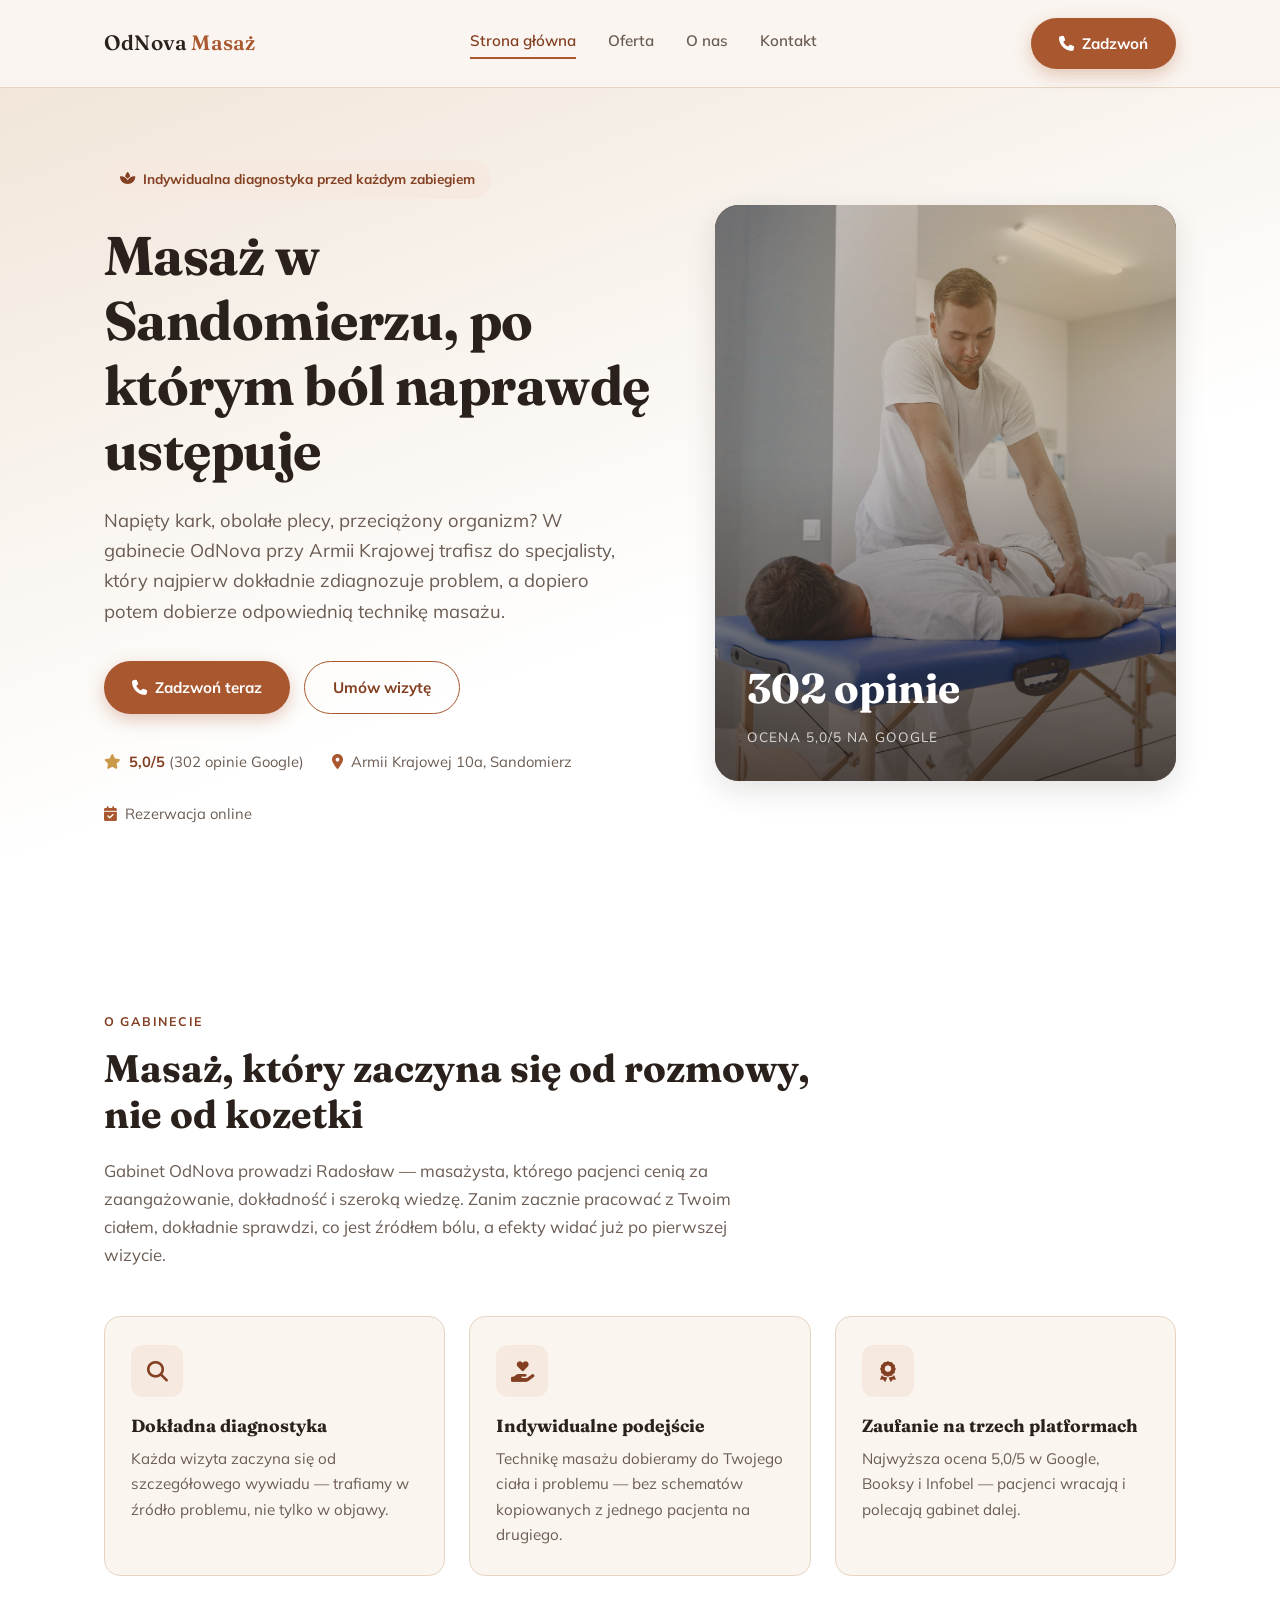
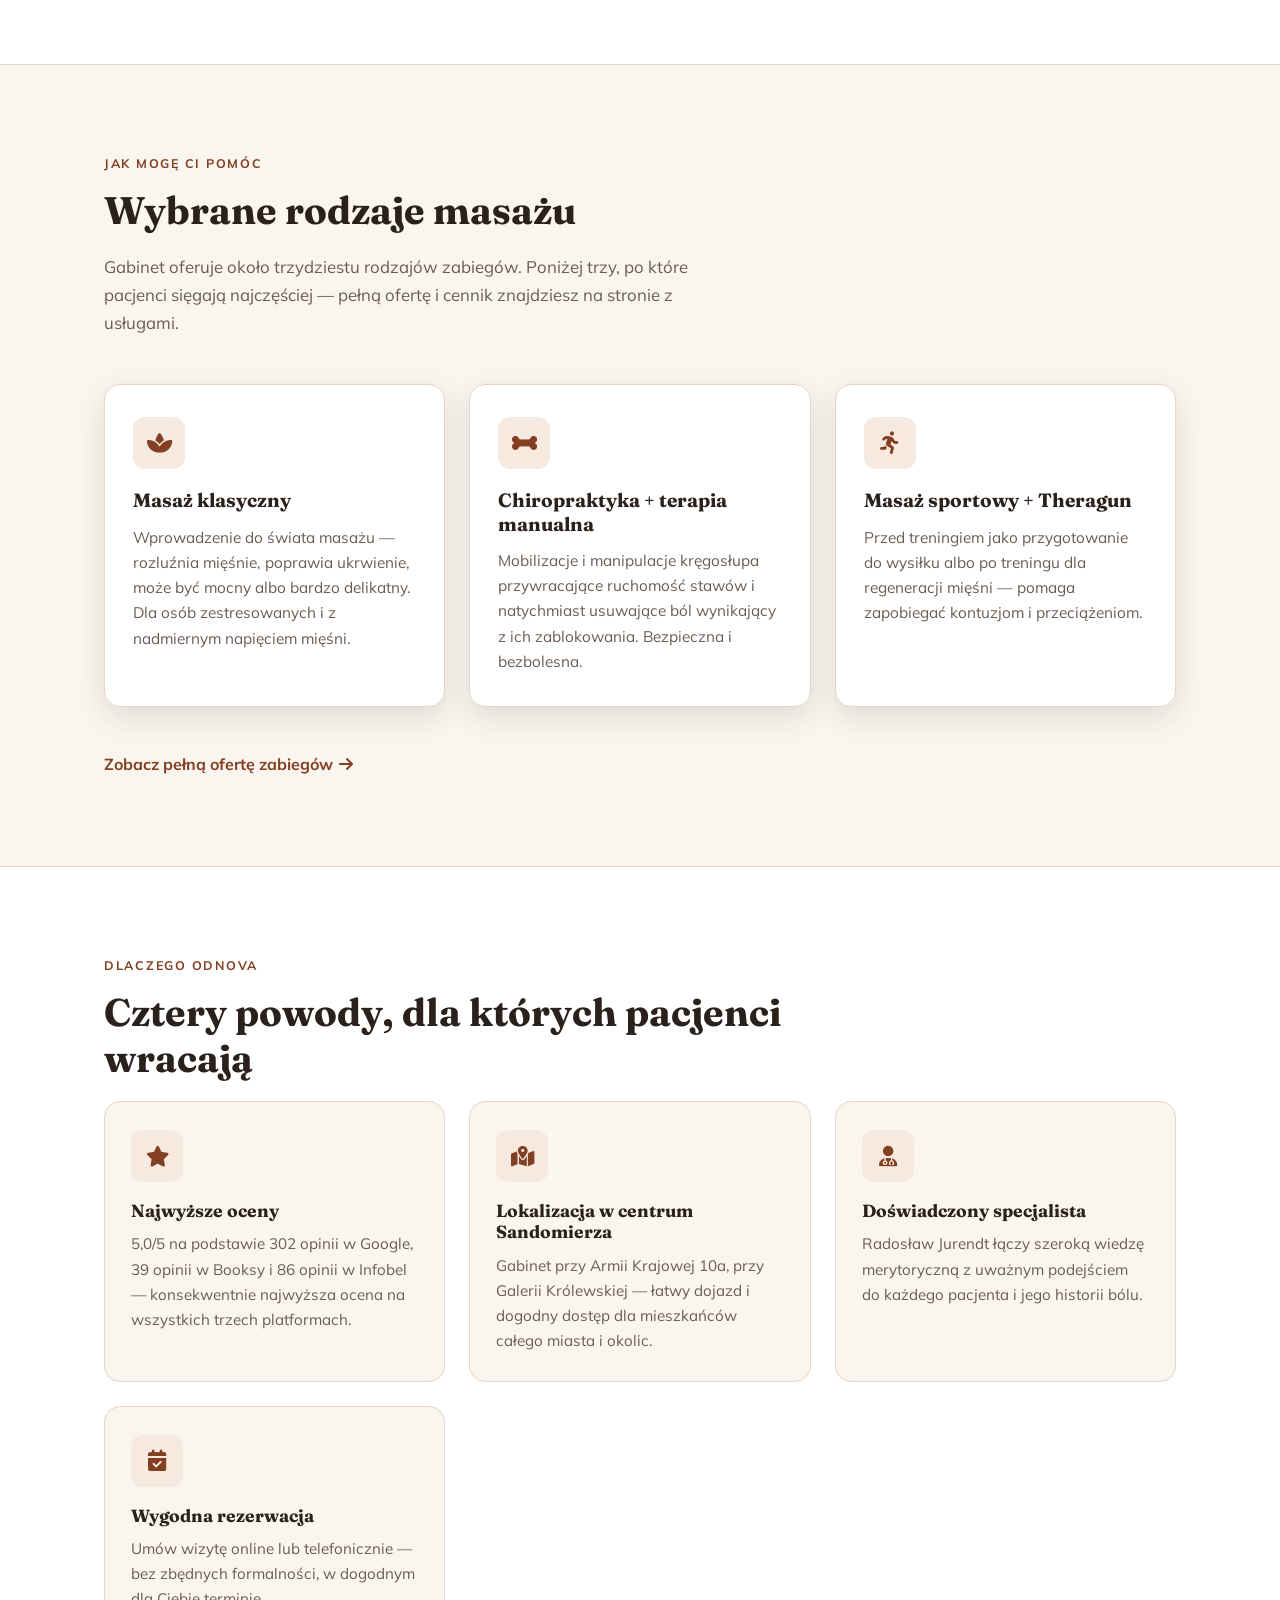
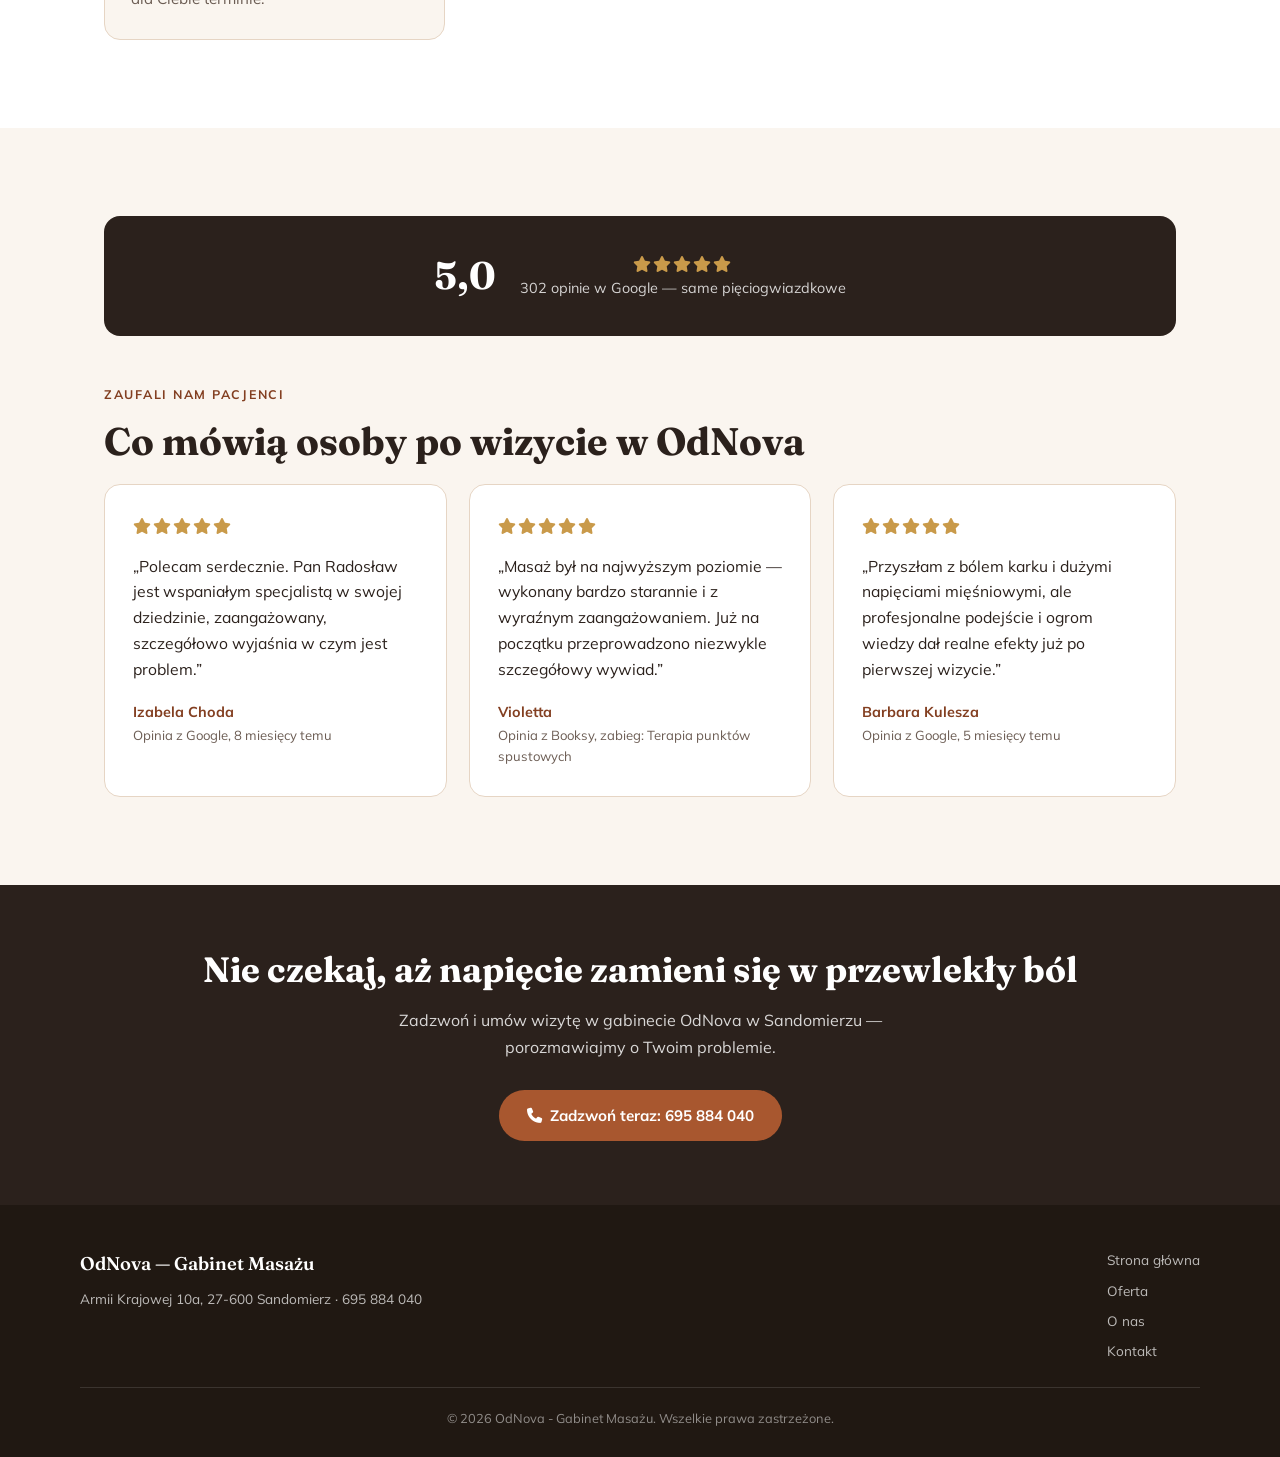
==== index.html @ ad35561d "inicjacja" ====
<!DOCTYPE html>
<html lang="pl">
<head>
<meta charset="UTF-8">
<meta name="viewport" content="width=device-width, initial-scale=1.0">
<title>Masaż Sandomierz – OdNova Gabinet Masażu</title>
<meta name="description" content="OdNova - Gabinet Masażu w Sandomierzu. Masaż leczniczy, relaksacyjny i sportowy z indywidualną diagnostyką. 5,0/5 od 302 pacjentów. Armii Krajowej 10a. Zadzwoń: 695 884 040.">
<!-- EDIT: podmień na docelową domenę po wdrożeniu na Vercel -->
<link rel="canonical" href="https://odnova-masaz.vercel.app/index.html">
<link rel="preconnect" href="https://fonts.googleapis.com">
<link rel="preconnect" href="https://fonts.gstatic.com" crossorigin>
<link href="https://fonts.googleapis.com/css2?family=Fraunces:wght@500;600;700&family=Mulish:wght@400;500;600;700;800&display=swap" rel="stylesheet">
<link rel="stylesheet" href="https://cdnjs.cloudflare.com/ajax/libs/font-awesome/6.5.1/css/all.min.css">
<link rel="stylesheet" href="style.css">
<script type="application/ld+json">
{
  "@context": "https://schema.org",
  "@type": "HealthAndBeautyBusiness",
  "name": "OdNova - Gabinet Masażu",
  "legalName": "Gabinet Masażu ODNOVA Radosław Jurendt",
  "telephone": "+48695884040",
  "priceRange": "$$",
  "address": {
    "@type": "PostalAddress",
    "streetAddress": "Armii Krajowej 10a",
    "addressLocality": "Sandomierz",
    "postalCode": "27-600",
    "addressCountry": "PL"
  },
  "areaServed": "Sandomierz",
  "aggregateRating": {
    "@type": "AggregateRating",
    "ratingValue": "5.0",
    "reviewCount": "302"
  }
}
</script>
</head>
<body>

<!-- NAWIGACJA -->
<header>
  <nav class="nav">
    <a href="index.html" class="logo">OdNova <span>Masaż</span></a>
    <div class="nav-links">
      <a href="index.html">Strona główna</a>
      <a href="oferta.html">Oferta</a>
      <a href="realizacje.html">O nas</a>
      <a href="kontakt.html">Kontakt</a>
    </div>
    <a href="tel:695884040" class="btn btn-primary nav-cta"><i class="fa-solid fa-phone"></i> Zadzwoń</a>
    <button class="burger" id="burgerBtn" aria-label="Otwórz menu">☰</button>
  </nav>
  <div class="mobile-menu" id="mobileMenu">
    <a href="index.html">Strona główna</a>
    <a href="oferta.html">Oferta</a>
    <a href="realizacje.html">O nas</a>
    <a href="kontakt.html">Kontakt</a>
    <a href="tel:695884040" style="border:none; color: var(--terracotta-dark); font-weight:700;">Zadzwoń: 695 884 040</a>
  </div>
</header>

<!-- HERO -->
<section class="hero" id="top">
  <div class="container hero-grid">
    <div>
      <span class="hero-badge"><i class="fa-solid fa-spa"></i> Indywidualna diagnostyka przed każdym zabiegiem</span>
      <h1>Masaż w Sandomierzu, po którym ból naprawdę ustępuje</h1>
      <p class="lead">Napięty kark, obolałe plecy, przeciążony organizm? W gabinecie OdNova przy Armii Krajowej trafisz do specjalisty, który najpierw dokładnie zdiagnozuje problem, a dopiero potem dobierze odpowiednią technikę masażu.</p>
      <div class="hero-actions">
        <a href="tel:695884040" class="btn btn-primary"><i class="fa-solid fa-phone"></i> Zadzwoń teraz</a>
        <a href="kontakt.html" class="btn btn-outline">Umów wizytę</a>
      </div>
      <div class="hero-trust">
        <span><i class="fa-solid fa-star" style="color:var(--gold);"></i> <strong>5,0/5</strong> (302 opinie Google)</span>
        <span><i class="fa-solid fa-location-dot"></i> Armii Krajowej 10a, Sandomierz</span>
        <span><i class="fa-solid fa-calendar-check"></i> Rezerwacja online</span>
      </div>
    </div>
    <div class="hero-visual">
      <!-- EDIT: podmień na prawdziwe zdjęcie z gabinetu OdNova -->
      <img src="images/hero-masaz.jpg" alt="Masaż leczniczy pleców w gabinecie OdNova w Sandomierzu" class="hero-visual-img">
      <div class="hero-visual-overlay"></div>
      <div class="hero-visual-text">
        <span class="big">302 opinie</span>
        <span class="label">ocena 5,0/5 na Google</span>
      </div>
    </div>
  </div>
</section>

<!-- O FIRMIE SKRÓTOWO -->
<section class="about">
  <div class="container">
    <span class="section-label">O gabinecie</span>
    <h2 class="section-title">Masaż, który zaczyna się od rozmowy, nie od kozetki</h2>
    <p class="section-sub">Gabinet OdNova prowadzi Radosław — masażysta, którego pacjenci cenią za zaangażowanie, dokładność i szeroką wiedzę. Zanim zacznie pracować z Twoim ciałem, dokładnie sprawdzi, co jest źródłem bólu, a efekty widać już po pierwszej wizycie.</p>
    <div class="perks-grid">
      <div class="perk-item">
        <div class="perk-icon"><i class="fa-solid fa-magnifying-glass"></i></div>
        <h3>Dokładna diagnostyka</h3>
        <p>Każda wizyta zaczyna się od szczegółowego wywiadu — trafiamy w źródło problemu, nie tylko w objawy.</p>
      </div>
      <div class="perk-item">
        <div class="perk-icon"><i class="fa-solid fa-hand-holding-heart"></i></div>
        <h3>Indywidualne podejście</h3>
        <p>Technikę masażu dobieramy do Twojego ciała i problemu — bez schematów kopiowanych z jednego pacjenta na drugiego.</p>
      </div>
      <div class="perk-item">
        <div class="perk-icon"><i class="fa-solid fa-award"></i></div>
        <h3>Zaufanie na trzech platformach</h3>
        <p>Najwyższa ocena 5,0/5 w Google, Booksy i Infobel — pacjenci wracają i polecają gabinet dalej.</p>
      </div>
    </div>
  </div>
</section>

<!-- WYBRANE USŁUGI -->
<section class="services">
  <div class="container">
    <span class="section-label">Jak mogę Ci pomóc</span>
    <h2 class="section-title">Wybrane rodzaje masażu</h2>
    <p class="section-sub">Gabinet oferuje około trzydziestu rodzajów zabiegów. Poniżej trzy, po które pacjenci sięgają najczęściej — pełną ofertę i cennik znajdziesz na stronie z usługami.</p>
    <div class="cards">
      <div class="card">
        <div class="card-icon"><i class="fa-solid fa-spa"></i></div>
        <h3>Masaż klasyczny</h3>
        <p>Wprowadzenie do świata masażu — rozluźnia mięśnie, poprawia ukrwienie, może być mocny albo bardzo delikatny. Dla osób zestresowanych i z nadmiernym napięciem mięśni.</p>
      </div>
      <div class="card">
        <div class="card-icon"><i class="fa-solid fa-bone"></i></div>
        <h3>Chiropraktyka + terapia manualna</h3>
        <p>Mobilizacje i manipulacje kręgosłupa przywracające ruchomość stawów i natychmiast usuwające ból wynikający z ich zablokowania. Bezpieczna i bezbolesna.</p>
      </div>
      <div class="card">
        <div class="card-icon"><i class="fa-solid fa-person-running"></i></div>
        <h3>Masaż sportowy + Theragun</h3>
        <p>Przed treningiem jako przygotowanie do wysiłku albo po treningu dla regeneracji mięśni — pomaga zapobiegać kontuzjom i przeciążeniom.</p>
      </div>
    </div>
    <a href="oferta.html" class="teaser-link">Zobacz pełną ofertę zabiegów <i class="fa-solid fa-arrow-right"></i></a>
  </div>
</section>

<!-- DLACZEGO MY -->
<section class="about">
  <div class="container">
    <span class="section-label">Dlaczego OdNova</span>
    <h2 class="section-title">Cztery powody, dla których pacjenci wracają</h2>
    <div class="perks-grid">
      <div class="perk-item">
        <div class="perk-icon"><i class="fa-solid fa-star"></i></div>
        <h3>Najwyższe oceny</h3>
        <p>5,0/5 na podstawie 302 opinii w Google, 39 opinii w Booksy i 86 opinii w Infobel — konsekwentnie najwyższa ocena na wszystkich trzech platformach.</p>
      </div>
      <div class="perk-item">
        <div class="perk-icon"><i class="fa-solid fa-map-location-dot"></i></div>
        <h3>Lokalizacja w centrum Sandomierza</h3>
        <p>Gabinet przy Armii Krajowej 10a, przy Galerii Królewskiej — łatwy dojazd i dogodny dostęp dla mieszkańców całego miasta i okolic.</p>
      </div>
      <div class="perk-item">
        <div class="perk-icon"><i class="fa-solid fa-user-doctor"></i></div>
        <h3>Doświadczony specjalista</h3>
        <p>Radosław Jurendt łączy szeroką wiedzę merytoryczną z uważnym podejściem do każdego pacjenta i jego historii bólu.</p>
      </div>
      <div class="perk-item">
        <div class="perk-icon"><i class="fa-solid fa-calendar-check"></i></div>
        <h3>Wygodna rezerwacja</h3>
        <p>Umów wizytę online lub telefonicznie — bez zbędnych formalności, w dogodnym dla Ciebie terminie.</p>
      </div>
    </div>
  </div>
</section>

<!-- OPINIE -->
<section class="reviews">
  <div class="container">
    <div class="rating-banner">
      <div><span class="num">5,0</span></div>
      <div>
        <span class="stars"><i class="fa-solid fa-star"></i><i class="fa-solid fa-star"></i><i class="fa-solid fa-star"></i><i class="fa-solid fa-star"></i><i class="fa-solid fa-star"></i></span>
        <div class="sub">302 opinie w Google — same pięciogwiazdkowe</div>
      </div>
    </div>
    <span class="section-label">Zaufali nam pacjenci</span>
    <h2 class="section-title">Co mówią osoby po wizycie w OdNova</h2>
    <div class="review-grid">
      <div class="review">
        <span class="stars"><i class="fa-solid fa-star"></i><i class="fa-solid fa-star"></i><i class="fa-solid fa-star"></i><i class="fa-solid fa-star"></i><i class="fa-solid fa-star"></i></span>
        <p>„Polecam serdecznie. Pan Radosław jest wspaniałym specjalistą w swojej dziedzinie, zaangażowany, szczegółowo wyjaśnia w czym jest problem.”</p>
        <div class="author">Izabela Choda</div>
        <div class="when">Opinia z Google, 8 miesięcy temu</div>
      </div>
      <div class="review">
        <span class="stars"><i class="fa-solid fa-star"></i><i class="fa-solid fa-star"></i><i class="fa-solid fa-star"></i><i class="fa-solid fa-star"></i><i class="fa-solid fa-star"></i></span>
        <p>„Masaż był na najwyższym poziomie — wykonany bardzo starannie i z wyraźnym zaangażowaniem. Już na początku przeprowadzono niezwykle szczegółowy wywiad.”</p>
        <div class="author">Violetta</div>
        <div class="when">Opinia z Booksy, zabieg: Terapia punktów spustowych</div>
      </div>
      <div class="review">
        <span class="stars"><i class="fa-solid fa-star"></i><i class="fa-solid fa-star"></i><i class="fa-solid fa-star"></i><i class="fa-solid fa-star"></i><i class="fa-solid fa-star"></i></span>
        <p>„Przyszłam z bólem karku i dużymi napięciami mięśniowymi, ale profesjonalne podejście i ogrom wiedzy dał realne efekty już po pierwszej wizycie.”</p>
        <div class="author">Barbara Kulesza</div>
        <div class="when">Opinia z Google, 5 miesięcy temu</div>
      </div>
    </div>
  </div>
</section>

<!-- CTA BANNER -->
<div class="cta-strip">
  <h2>Nie czekaj, aż napięcie zamieni się w przewlekły ból</h2>
  <p>Zadzwoń i umów wizytę w gabinecie OdNova w Sandomierzu — porozmawiajmy o Twoim problemie.</p>
  <a href="tel:695884040" class="btn btn-primary"><i class="fa-solid fa-phone"></i> Zadzwoń teraz: 695 884 040</a>
</div>

<!-- STOPKA -->
<footer>
  <div class="footer-inner">
    <div>
      <div class="footer-logo">OdNova — Gabinet Masażu</div>
      <p>Armii Krajowej 10a, 27-600 Sandomierz · 695 884 040</p>
    </div>
    <ul class="footer-links">
      <a href="index.html">Strona główna</a>
      <a href="oferta.html">Oferta</a>
      <a href="realizacje.html">O nas</a>
      <a href="kontakt.html">Kontakt</a>
    </ul>
  </div>
  <div class="footer-bottom">
    © <span id="year"></span> OdNova - Gabinet Masażu. Wszelkie prawa zastrzeżone.
  </div>
</footer>

<script src="main.js"></script>
</body>
</html>
---- style.css ----
:root {
  --ink: #2b211c;
  --ink-soft: #6b5c53;
  --terracotta: #a8572f;
  --terracotta-dark: #833f21;
  --terracotta-light: #f6e9df;
  --cream: #faf5ef;
  --sand: #f1e6d9;
  --gold: #c99a4a;
  --white: #ffffff;
  --border: #e6d5c4;
  --radius: 16px;
  --shadow: 0 10px 30px rgba(43, 33, 28, 0.12);
}

* { box-sizing: border-box; margin: 0; padding: 0; }

html { scroll-behavior: smooth; }

body {
  font-family: 'Mulish', sans-serif;
  color: var(--ink);
  background: var(--white);
  line-height: 1.65;
  font-weight: 400;
  -webkit-font-smoothing: antialiased;
}

h1, h2, h3, .logo {
  font-family: 'Fraunces', serif;
  color: var(--ink);
  line-height: 1.2;
}

a { text-decoration: none; color: inherit; }
img { max-width: 100%; display: block; }
ul { list-style: none; }

.container {
  max-width: 1120px;
  margin: 0 auto;
  padding: 0 24px;
}

section { padding: 88px 0; }

.section-label {
  text-transform: uppercase;
  letter-spacing: 0.14em;
  font-size: 0.78rem;
  font-weight: 700;
  color: var(--terracotta-dark);
  margin-bottom: 14px;
  display: block;
}

.section-title {
  font-size: clamp(1.8rem, 3vw, 2.5rem);
  margin-bottom: 20px;
  max-width: 720px;
}

.section-sub {
  color: var(--ink-soft);
  font-size: 1.05rem;
  max-width: 640px;
  margin-bottom: 48px;
}

/* HEADER / NAV */
header {
  position: sticky;
  top: 0;
  z-index: 100;
  background: rgba(250, 245, 239, 0.92);
  backdrop-filter: blur(8px);
  border-bottom: 1px solid var(--border);
}

.nav {
  display: flex;
  align-items: center;
  justify-content: space-between;
  padding: 18px 24px;
  max-width: 1120px;
  margin: 0 auto;
}

.logo {
  font-size: 1.3rem;
  font-weight: 600;
  letter-spacing: 0.01em;
}
.logo span { color: var(--terracotta); }

.nav-links {
  display: none;
  gap: 32px;
  align-items: center;
  font-size: 0.95rem;
  font-weight: 600;
}
@media (min-width: 900px) {
  .nav-links { display: flex; }
}

.nav-links a {
  color: var(--ink-soft);
  transition: color 0.25s ease;
  padding-bottom: 4px;
  border-bottom: 2px solid transparent;
}
.nav-links a:hover, .nav-links a[aria-current="page"] {
  color: var(--terracotta-dark);
  border-bottom-color: var(--terracotta);
}

.btn {
  display: inline-flex;
  align-items: center;
  gap: 8px;
  padding: 13px 28px;
  border-radius: 50px;
  font-weight: 700;
  font-size: 0.95rem;
  transition: all 0.25s ease;
  cursor: pointer;
  border: none;
  font-family: inherit;
}

.btn-primary {
  background: var(--terracotta);
  color: var(--white);
  box-shadow: 0 6px 18px rgba(168, 87, 47, 0.3);
}
.btn-primary:hover {
  background: var(--terracotta-dark);
  transform: translateY(-2px);
  box-shadow: 0 10px 24px rgba(168, 87, 47, 0.35);
}

.btn-outline {
  background: transparent;
  border: 1.5px solid var(--terracotta);
  color: var(--terracotta-dark);
}
.btn-outline:hover {
  background: var(--terracotta);
  color: var(--white);
}

.nav-cta { display: none; }
@media (min-width: 900px) { .nav-cta { display: inline-flex; } }

.burger {
  display: block;
  background: none;
  border: none;
  font-size: 1.5rem;
  color: var(--terracotta-dark);
  cursor: pointer;
}
@media (min-width: 900px) { .burger { display: none; } }

.mobile-menu {
  display: none;
  flex-direction: column;
  gap: 4px;
  padding: 12px 24px 22px;
  border-top: 1px solid var(--border);
  background: var(--cream);
}
.mobile-menu.open { display: flex; }
.mobile-menu a {
  padding: 12px 0;
  font-weight: 600;
  color: var(--ink-soft);
  border-bottom: 1px solid var(--border);
}
.mobile-menu a[aria-current="page"] { color: var(--terracotta-dark); }
@media (min-width: 900px) { .mobile-menu { display: none !important; } }

/* HERO (strona główna) */
.hero {
  background: linear-gradient(160deg, var(--sand) 0%, var(--white) 60%);
  padding: 72px 0 96px;
  position: relative;
  overflow: hidden;
}

.hero-grid {
  display: grid;
  grid-template-columns: 1fr;
  gap: 48px;
  align-items: center;
}
@media (min-width: 900px) {
  .hero-grid { grid-template-columns: 1.1fr 0.9fr; }
}

.hero-badge {
  display: inline-flex;
  align-items: center;
  gap: 8px;
  background: var(--terracotta-light);
  color: var(--terracotta-dark);
  font-size: 0.85rem;
  font-weight: 700;
  padding: 8px 16px;
  border-radius: 50px;
  margin-bottom: 24px;
}

.hero h1 {
  font-size: clamp(2.2rem, 5vw, 3.4rem);
  margin-bottom: 22px;
  letter-spacing: -0.01em;
}

.hero p.lead {
  font-size: 1.15rem;
  color: var(--ink-soft);
  max-width: 520px;
  margin-bottom: 34px;
}

.hero-actions {
  display: flex;
  flex-wrap: wrap;
  gap: 14px;
  margin-bottom: 36px;
}

.hero-trust {
  display: flex;
  flex-wrap: wrap;
  gap: 28px;
  align-items: center;
  font-size: 0.92rem;
  color: var(--ink-soft);
}
.hero-trust strong { color: var(--terracotta-dark); }
.hero-trust i { color: var(--terracotta); margin-right: 4px; }

.stars { color: var(--gold); letter-spacing: 2px; }

.hero-visual {
  background: var(--ink);
  border-radius: 24px;
  aspect-ratio: 4 / 5;
  position: relative;
  overflow: hidden;
  box-shadow: var(--shadow);
  display: flex;
  align-items: flex-end;
  padding: 32px;
}
.hero-visual-img {
  position: absolute;
  inset: 0;
  width: 100%;
  height: 100%;
  object-fit: cover;
  max-width: none;
}
.hero-visual-overlay {
  position: absolute;
  inset: 0;
  background:
    linear-gradient(0deg, rgba(43,33,28,0.78) 0%, rgba(43,33,28,0.15) 55%, rgba(43,33,28,0.05) 100%),
    radial-gradient(circle at 80% 15%, rgba(201,154,74,0.35), transparent 50%);
}
.hero-visual-text {
  position: relative;
  color: var(--white);
}
.hero-visual-text .big {
  font-family: 'Fraunces', serif;
  font-size: 2.6rem;
  font-weight: 700;
  display: block;
}
.hero-visual-text .label {
  font-size: 0.85rem;
  letter-spacing: 0.08em;
  text-transform: uppercase;
  color: rgba(255,255,255,0.78);
}

/* PAGE HERO (podstrony) */
.page-hero {
  background: linear-gradient(160deg, var(--sand) 0%, var(--white) 60%);
  padding: 56px 0 64px;
  border-bottom: 1px solid var(--border);
}
.breadcrumb {
  font-size: 0.85rem;
  color: var(--ink-soft);
  margin-bottom: 16px;
}
.breadcrumb a {
  color: var(--terracotta-dark);
  font-weight: 700;
}
.breadcrumb a:hover { text-decoration: underline; }
.page-hero h1 {
  font-size: clamp(2rem, 4.2vw, 2.9rem);
  max-width: 760px;
  margin-bottom: 16px;
}
.page-hero p.lead {
  color: var(--ink-soft);
  font-size: 1.08rem;
  max-width: 620px;
}

/* O FIRMIE / ZALETY */
.about { background: var(--white); }

.perks-grid {
  display: grid;
  grid-template-columns: 1fr;
  gap: 24px;
  margin-top: 8px;
}
@media (min-width: 700px) {
  .perks-grid { grid-template-columns: repeat(3, 1fr); }
}
.perk-item {
  background: var(--cream);
  border: 1px solid var(--border);
  border-radius: var(--radius);
  padding: 28px 26px;
}
.perk-icon {
  width: 52px;
  height: 52px;
  border-radius: 12px;
  background: var(--terracotta-light);
  color: var(--terracotta-dark);
  display: flex;
  align-items: center;
  justify-content: center;
  font-size: 1.3rem;
  margin-bottom: 18px;
}
.perk-item h3 { font-size: 1.1rem; margin-bottom: 10px; }
.perk-item p { color: var(--ink-soft); font-size: 0.95rem; }

/* USŁUGI / KARTY */
.services {
  background: var(--cream);
  border-top: 1px solid var(--border);
  border-bottom: 1px solid var(--border);
}

.cards {
  display: grid;
  grid-template-columns: 1fr;
  gap: 24px;
}
@media (min-width: 700px) {
  .cards { grid-template-columns: repeat(3, 1fr); }
}
.cards.cards-4 { grid-template-columns: 1fr; }
@media (min-width: 640px) {
  .cards.cards-4 { grid-template-columns: repeat(2, 1fr); }
}

.card {
  background: var(--white);
  border-radius: var(--radius);
  padding: 32px 28px;
  border: 1px solid var(--border);
  box-shadow: var(--shadow);
  transition: transform 0.25s ease, box-shadow 0.25s ease;
}
.card:hover {
  transform: translateY(-6px);
  box-shadow: 0 16px 36px rgba(43,33,28,0.14);
}

.card-icon {
  width: 52px;
  height: 52px;
  border-radius: 12px;
  background: var(--terracotta-light);
  color: var(--terracotta-dark);
  display: flex;
  align-items: center;
  justify-content: center;
  font-size: 1.4rem;
  margin-bottom: 20px;
}

.card h3 { font-size: 1.2rem; margin-bottom: 12px; }
.card p { color: var(--ink-soft); font-size: 0.96rem; }
.card .price {
  display: inline-block;
  margin-top: 14px;
  font-weight: 700;
  color: var(--terracotta-dark);
  font-family: 'Fraunces', serif;
  font-size: 1.05rem;
}

.teaser-link {
  display: inline-flex;
  align-items: center;
  gap: 6px;
  margin-top: 44px;
  font-weight: 700;
  color: var(--terracotta-dark);
}
.teaser-link:hover { text-decoration: underline; }

/* CENNIK */
.pricing-table {
  width: 100%;
  border-collapse: collapse;
  background: var(--white);
  border: 1px solid var(--border);
  border-radius: var(--radius);
  overflow: hidden;
}
.pricing-table th, .pricing-table td {
  padding: 18px 22px;
  text-align: left;
  border-bottom: 1px solid var(--border);
}
.pricing-table th {
  background: var(--terracotta);
  color: var(--white);
  font-family: 'Fraunces', serif;
  font-weight: 600;
}
.pricing-table td:last-child, .pricing-table th:last-child {
  text-align: right;
  font-weight: 700;
  color: var(--terracotta-dark);
  white-space: nowrap;
}
.pricing-table tr:last-child td { border-bottom: none; }
.pricing-note {
  margin-top: 18px;
  font-size: 0.88rem;
  color: var(--ink-soft);
}

/* FAQ ACCORDION */
.faq { background: var(--white); }
.faq-item {
  border: 1px solid var(--border);
  border-radius: 12px;
  margin-bottom: 14px;
  overflow: hidden;
}
.faq-question {
  width: 100%;
  background: var(--cream);
  border: none;
  padding: 20px 24px;
  font-family: 'Mulish', sans-serif;
  font-weight: 700;
  font-size: 1rem;
  color: var(--ink);
  text-align: left;
  display: flex;
  justify-content: space-between;
  align-items: center;
  cursor: pointer;
  gap: 16px;
}
.faq-question i { color: var(--terracotta); transition: transform 0.25s ease; flex-shrink: 0; }
.faq-item.open .faq-question i { transform: rotate(180deg); }
.faq-answer {
  max-height: 0;
  overflow: hidden;
  transition: max-height 0.3s ease;
  background: var(--white);
}
.faq-answer p {
  padding: 20px 24px;
  color: var(--ink-soft);
  font-size: 0.96rem;
}

/* OPINIE */
.reviews { background: var(--cream); }

.rating-banner {
  display: flex;
  flex-wrap: wrap;
  gap: 24px;
  align-items: center;
  justify-content: center;
  background: var(--ink);
  color: var(--white);
  border-radius: var(--radius);
  padding: 28px 32px;
  margin-bottom: 48px;
  text-align: center;
}
.rating-banner .num {
  font-family: 'Fraunces', serif;
  font-size: 2.4rem;
  font-weight: 700;
}
.rating-banner .stars { color: var(--gold); }
.rating-banner .sub { font-size: 0.9rem; color: rgba(255,255,255,0.8); }

.review-grid {
  display: grid;
  grid-template-columns: 1fr;
  gap: 22px;
}
@media (min-width: 780px) {
  .review-grid { grid-template-columns: repeat(3, 1fr); }
}
.review {
  background: var(--white);
  border: 1px solid var(--border);
  border-radius: var(--radius);
  padding: 28px;
}
.review .stars { display: block; margin-bottom: 14px; }
.review p { color: var(--ink); font-size: 0.98rem; margin-bottom: 18px; }
.review .author { font-weight: 700; font-size: 0.9rem; color: var(--terracotta-dark); }
.review .when { font-size: 0.82rem; color: var(--ink-soft); }

/* CTA STRIP */
.cta-strip {
  background: var(--ink);
  color: var(--white);
  text-align: center;
  padding: 64px 24px;
}
.cta-strip h2 { color: var(--white); font-size: clamp(1.6rem, 3.4vw, 2.2rem); margin-bottom: 16px; }
.cta-strip p { color: rgba(255,255,255,0.82); max-width: 520px; margin: 0 auto 30px; }
.cta-strip .btn-primary { background: var(--terracotta); box-shadow: none; }
.cta-strip .btn-primary:hover { background: var(--terracotta-dark); transform: translateY(-2px); }

/* HISTORIA / TIMELINE */
.timeline {
  margin-top: 8px;
  display: grid;
  gap: 28px;
}
.timeline-item {
  display: grid;
  grid-template-columns: 90px 1fr;
  gap: 24px;
  align-items: start;
}
.timeline-item .year {
  font-family: 'Fraunces', serif;
  font-weight: 700;
  font-size: 1.2rem;
  color: var(--terracotta-dark);
}
.timeline-item p { color: var(--ink-soft); }

/* GALERIA */
.gallery-grid {
  display: grid;
  grid-template-columns: 1fr;
  gap: 20px;
}
@media (min-width: 600px) { .gallery-grid { grid-template-columns: repeat(2, 1fr); } }
@media (min-width: 900px) { .gallery-grid { grid-template-columns: repeat(3, 1fr); } }
.gallery-placeholder {
  aspect-ratio: 4/3;
  background: linear-gradient(135deg, var(--sand), var(--border));
  border-radius: var(--radius);
  display: flex;
  align-items: center;
  justify-content: center;
  color: var(--ink-soft);
  font-weight: 600;
  font-size: 0.95rem;
  border: 1px dashed var(--terracotta);
}

/* LICZBY / STATYSTYKI */
.stats-grid {
  display: grid;
  grid-template-columns: repeat(2, 1fr);
  gap: 24px;
  text-align: center;
}
@media (min-width: 700px) { .stats-grid { grid-template-columns: repeat(4, 1fr); } }
.stat-item .num {
  font-family: 'Fraunces', serif;
  font-size: 2.4rem;
  font-weight: 700;
  color: var(--terracotta-dark);
  display: block;
}
.stat-item .label {
  font-size: 0.9rem;
  color: var(--ink-soft);
  margin-top: 6px;
}

/* ZESPÓŁ */
.team-grid {
  display: grid;
  grid-template-columns: 1fr;
  gap: 24px;
}
@media (min-width: 640px) { .team-grid { grid-template-columns: repeat(2, 1fr); } }
.team-card {
  background: var(--cream);
  border: 1px solid var(--border);
  border-radius: var(--radius);
  padding: 28px;
  text-align: center;
}
.team-photo {
  width: 120px;
  height: 120px;
  border-radius: 50%;
  background: linear-gradient(135deg, var(--sand), var(--border));
  margin: 0 auto 18px;
  display: flex;
  align-items: center;
  justify-content: center;
  color: var(--terracotta-dark);
  font-size: 2rem;
  border: 1px dashed var(--terracotta);
}
.team-card h3 { margin-bottom: 4px; }
.team-card .role { color: var(--terracotta-dark); font-weight: 700; font-size: 0.9rem; margin-bottom: 10px; }
.team-card p.bio { color: var(--ink-soft); font-size: 0.92rem; }

/* KONTAKT */
.contact { background: var(--sand); }

.contact-grid {
  display: grid;
  grid-template-columns: 1fr;
  gap: 48px;
}
@media (min-width: 900px) {
  .contact-grid { grid-template-columns: 0.9fr 1.1fr; }
}

.contact-info { display: flex; flex-direction: column; gap: 22px; }
.contact-item {
  display: flex;
  gap: 16px;
  align-items: flex-start;
  background: var(--white);
  border: 1px solid var(--border);
  border-radius: var(--radius);
  padding: 20px 22px;
}
.contact-item .ico {
  width: 42px;
  height: 42px;
  border-radius: 10px;
  background: var(--terracotta-light);
  color: var(--terracotta-dark);
  display: flex;
  align-items: center;
  justify-content: center;
  flex-shrink: 0;
  font-size: 1.1rem;
}
.contact-item h4 { font-family: 'Fraunces', serif; color: var(--ink); font-size: 1rem; margin-bottom: 4px; }
.contact-item p, .contact-item a { color: var(--ink-soft); font-size: 0.95rem; }
.contact-item a:hover { color: var(--terracotta-dark); }

.map-embed {
  border-radius: var(--radius);
  overflow: hidden;
  border: 1px solid var(--border);
  box-shadow: var(--shadow);
}
.map-embed iframe { width: 100%; height: 260px; border: 0; display: block; }

.form-card {
  background: var(--white);
  border-radius: var(--radius);
  padding: 40px;
  border: 1px solid var(--border);
  box-shadow: var(--shadow);
}
.form-card h3 { font-size: 1.3rem; margin-bottom: 8px; }
.form-card .sub { color: var(--ink-soft); font-size: 0.92rem; margin-bottom: 28px; }

.field { margin-bottom: 18px; }
.field label { display: block; font-size: 0.88rem; font-weight: 700; color: var(--ink); margin-bottom: 6px; }
.field input, .field textarea {
  width: 100%;
  padding: 13px 15px;
  border-radius: 10px;
  border: 1.5px solid var(--border);
  font-family: inherit;
  font-size: 0.95rem;
  color: var(--ink);
  background: var(--cream);
  transition: border-color 0.2s ease;
}
.field input:focus, .field textarea:focus { outline: none; border-color: var(--terracotta); }
.field textarea { resize: vertical; min-height: 110px; }

.field-checkbox {
  display: flex;
  gap: 10px;
  align-items: flex-start;
  margin-bottom: 20px;
  font-size: 0.85rem;
  color: var(--ink-soft);
}
.field-checkbox input { margin-top: 4px; flex-shrink: 0; }

.form-note { font-size: 0.82rem; color: var(--ink-soft); margin-top: 10px; }

.form-success {
  display: none;
  background: var(--terracotta-light);
  color: var(--terracotta-dark);
  border-radius: 10px;
  padding: 14px 16px;
  font-size: 0.9rem;
  font-weight: 700;
  margin-bottom: 18px;
}
.form-success.show { display: block; }

/* FOOTER */
footer {
  background: #201812;
  color: rgba(255,255,255,0.7);
  padding: 44px 24px 28px;
}
.footer-inner {
  max-width: 1120px;
  margin: 0 auto;
  display: flex;
  flex-wrap: wrap;
  justify-content: space-between;
  gap: 20px;
  align-items: flex-start;
}
.footer-logo { font-family: 'Fraunces', serif; color: var(--white); font-size: 1.15rem; font-weight: 600; margin-bottom: 8px; }
.footer-inner p { font-size: 0.85rem; }
.footer-links { display: flex; flex-direction: column; gap: 8px; font-size: 0.85rem; }
.footer-links a:hover { color: var(--white); }
.footer-bottom {
  max-width: 1120px;
  margin: 24px auto 0;
  padding-top: 20px;
  border-top: 1px solid rgba(255,255,255,0.12);
  font-size: 0.8rem;
  text-align: center;
  color: rgba(255,255,255,0.5);
}
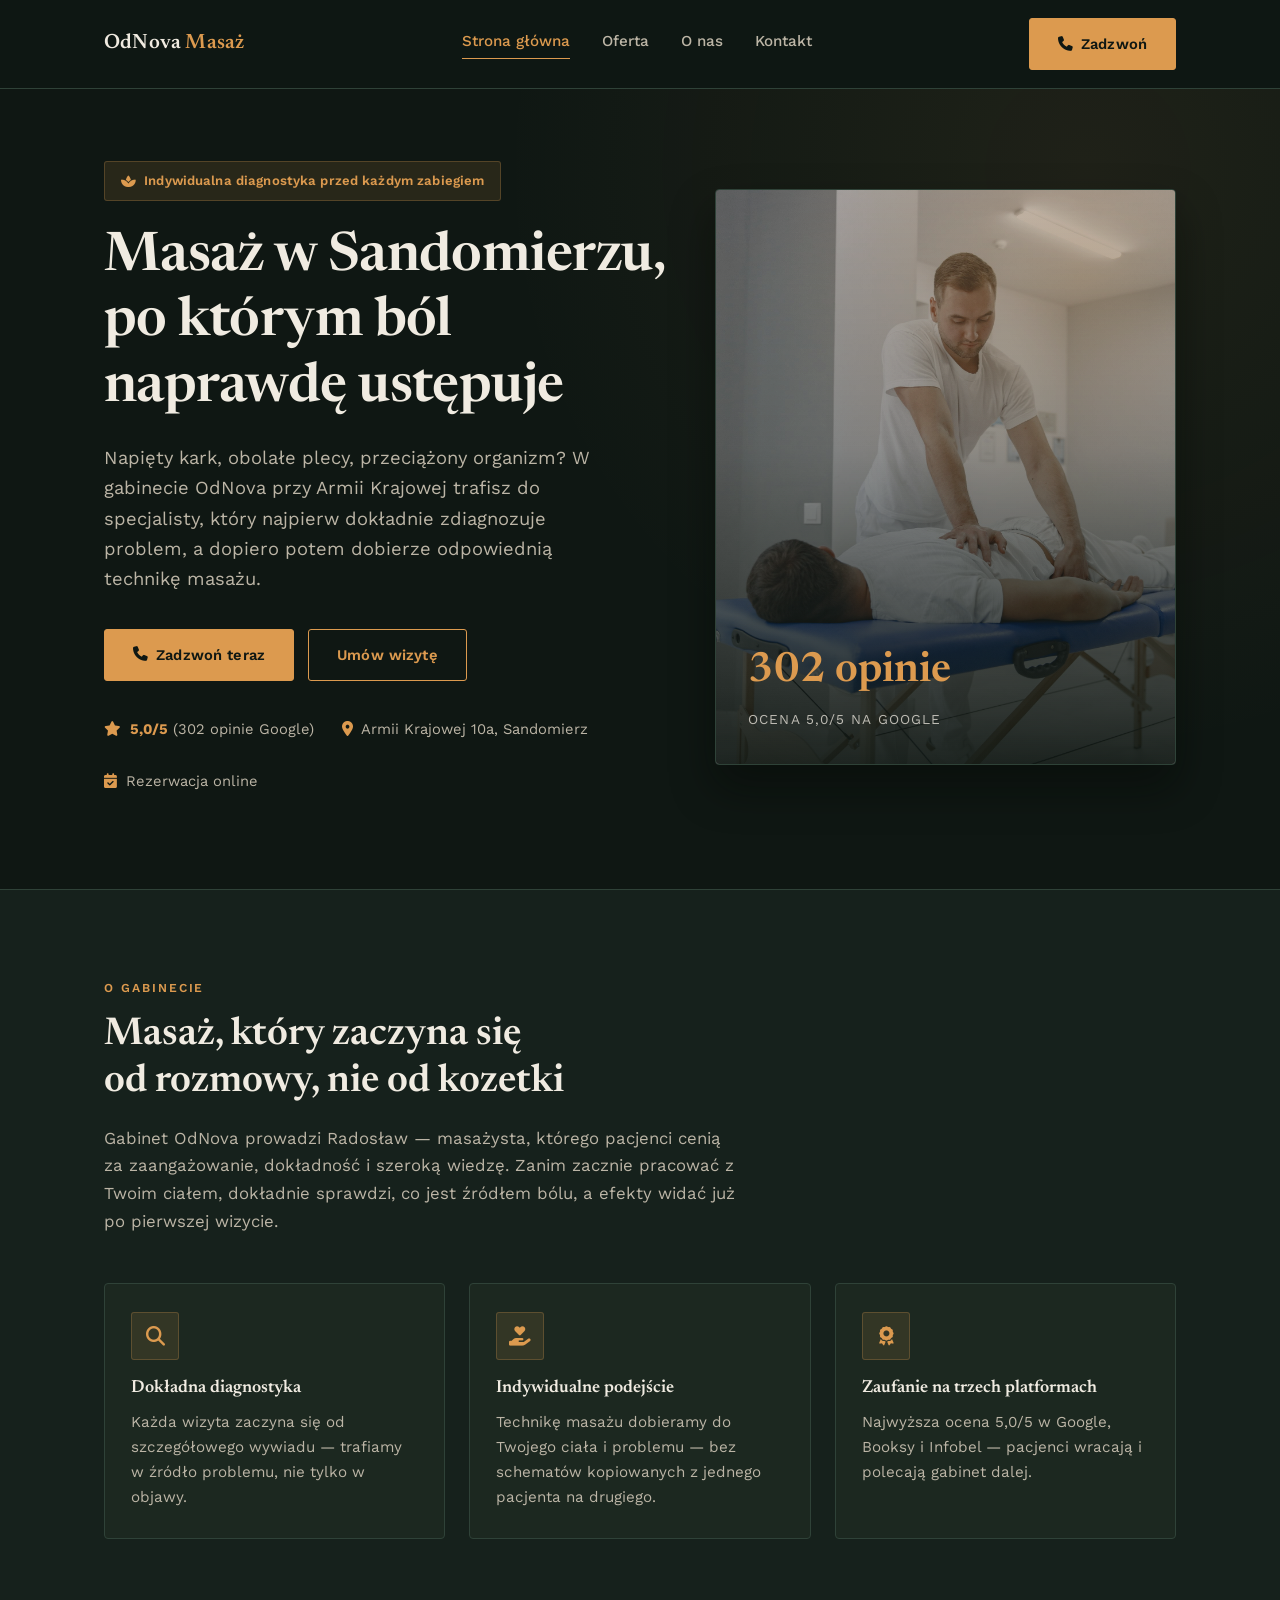
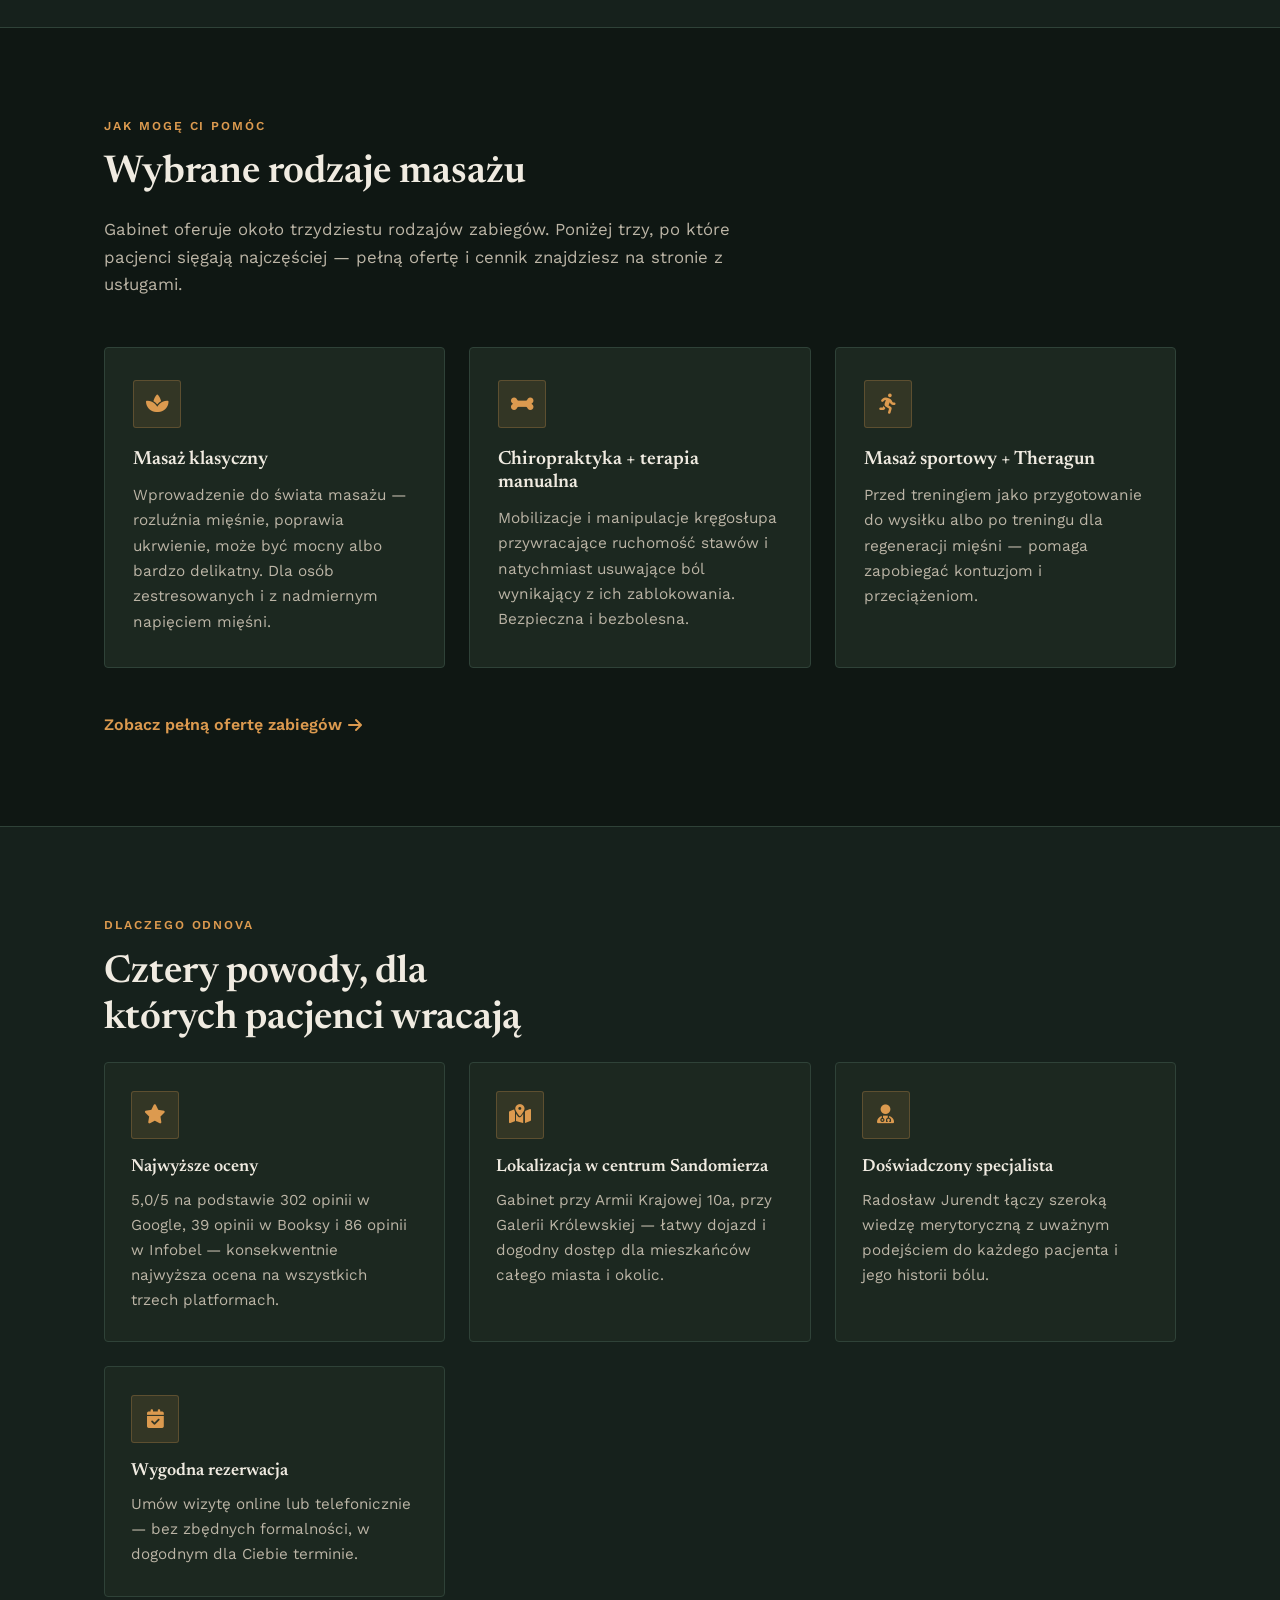
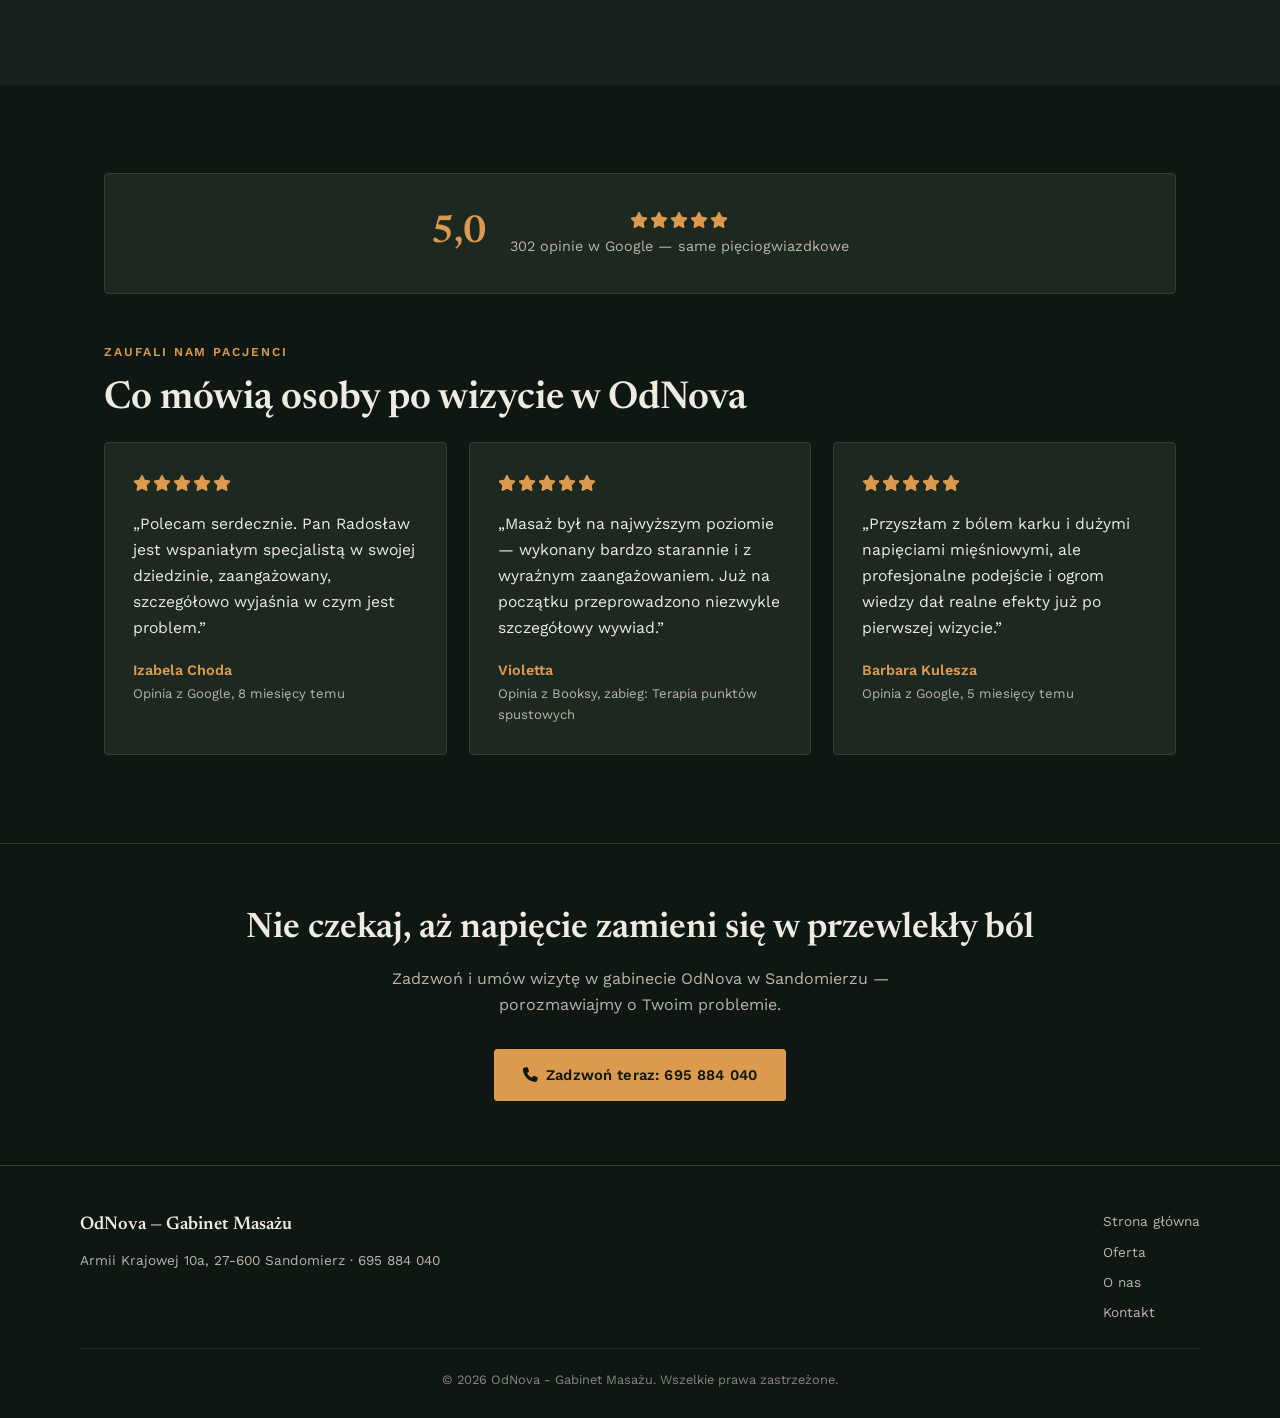
==== commit 0958068b: "zmiana designe" ====
--- a/index.html
+++ b/index.html
@@ -9,7 +9,7 @@
 <link rel="canonical" href="https://odnova-masaz.vercel.app/index.html">
 <link rel="preconnect" href="https://fonts.googleapis.com">
 <link rel="preconnect" href="https://fonts.gstatic.com" crossorigin>
-<link href="https://fonts.googleapis.com/css2?family=Fraunces:wght@500;600;700&family=Mulish:wght@400;500;600;700;800&display=swap" rel="stylesheet">
+<link href="https://fonts.googleapis.com/css2?family=Newsreader:opsz,wght@6..72,400;6..72,500;6..72,600;6..72,700&family=Work+Sans:wght@400;500;600;700;800&display=swap" rel="stylesheet">
 <link rel="stylesheet" href="https://cdnjs.cloudflare.com/ajax/libs/font-awesome/6.5.1/css/all.min.css">
 <link rel="stylesheet" href="style.css">
 <script type="application/ld+json">
@@ -56,7 +56,7 @@
     <a href="oferta.html">Oferta</a>
     <a href="realizacje.html">O nas</a>
     <a href="kontakt.html">Kontakt</a>
-    <a href="tel:695884040" style="border:none; color: var(--terracotta-dark); font-weight:700;">Zadzwoń: 695 884 040</a>
+    <a href="tel:695884040" style="border:none; color: var(--amber); font-weight:700;">Zadzwoń: 695 884 040</a>
   </div>
 </header>
 
@@ -72,7 +72,7 @@
         <a href="kontakt.html" class="btn btn-outline">Umów wizytę</a>
       </div>
       <div class="hero-trust">
-        <span><i class="fa-solid fa-star" style="color:var(--gold);"></i> <strong>5,0/5</strong> (302 opinie Google)</span>
+        <span><i class="fa-solid fa-star" style="color:var(--amber);"></i> <strong>5,0/5</strong> (302 opinie Google)</span>
         <span><i class="fa-solid fa-location-dot"></i> Armii Krajowej 10a, Sandomierz</span>
         <span><i class="fa-solid fa-calendar-check"></i> Rezerwacja online</span>
       </div>
--- a/style.css
+++ b/style.css
@@ -1,16 +1,20 @@
 :root {
-  --ink: #2b211c;
-  --ink-soft: #6b5c53;
-  --terracotta: #a8572f;
-  --terracotta-dark: #833f21;
-  --terracotta-light: #f6e9df;
-  --cream: #faf5ef;
-  --sand: #f1e6d9;
-  --gold: #c99a4a;
+  --pine-900: #0f1713;
+  --pine-800: #16211c;
+  --pine-700: #1c2820;
+  --pine-600: #24352b;
+  --line: #2f4238;
+  --line-soft: rgba(240, 235, 225, 0.1);
+  --amber: #dc9a4f;
+  --amber-dark: #c17f38;
+  --amber-light: rgba(220, 154, 79, 0.12);
+  --bone: #f0ebe1;
+  --bone-soft: #bcb5a6;
+  --stone: #8b8577;
   --white: #ffffff;
-  --border: #e6d5c4;
-  --radius: 16px;
-  --shadow: 0 10px 30px rgba(43, 33, 28, 0.12);
+  --radius: 3px;
+  --radius-lg: 4px;
+  --shadow: 0 22px 44px rgba(4, 7, 5, 0.45);
 }
 
 * { box-sizing: border-box; margin: 0; padding: 0; }
@@ -18,18 +22,19 @@
 html { scroll-behavior: smooth; }
 
 body {
-  font-family: 'Mulish', sans-serif;
-  color: var(--ink);
-  background: var(--white);
+  font-family: 'Work Sans', sans-serif;
+  color: var(--bone);
+  background: var(--pine-800);
   line-height: 1.65;
   font-weight: 400;
   -webkit-font-smoothing: antialiased;
 }
 
 h1, h2, h3, .logo {
-  font-family: 'Fraunces', serif;
-  color: var(--ink);
+  font-family: 'Newsreader', serif;
+  color: var(--bone);
   line-height: 1.2;
+  font-weight: 600;
 }
 
 a { text-decoration: none; color: inherit; }
@@ -46,10 +51,10 @@
 
 .section-label {
   text-transform: uppercase;
-  letter-spacing: 0.14em;
-  font-size: 0.78rem;
-  font-weight: 700;
-  color: var(--terracotta-dark);
+  letter-spacing: 0.16em;
+  font-size: 0.76rem;
+  font-weight: 600;
+  color: var(--amber);
   margin-bottom: 14px;
   display: block;
 }
@@ -58,10 +63,11 @@
   font-size: clamp(1.8rem, 3vw, 2.5rem);
   margin-bottom: 20px;
   max-width: 720px;
+  text-wrap: balance;
 }
 
 .section-sub {
-  color: var(--ink-soft);
+  color: var(--bone-soft);
   font-size: 1.05rem;
   max-width: 640px;
   margin-bottom: 48px;
@@ -72,9 +78,9 @@
   position: sticky;
   top: 0;
   z-index: 100;
-  background: rgba(250, 245, 239, 0.92);
+  background: rgba(15, 23, 19, 0.92);
   backdrop-filter: blur(8px);
-  border-bottom: 1px solid var(--border);
+  border-bottom: 1px solid var(--line);
 }
 
 .nav {
@@ -91,28 +97,28 @@
   font-weight: 600;
   letter-spacing: 0.01em;
 }
-.logo span { color: var(--terracotta); }
+.logo span { color: var(--amber); }
 
 .nav-links {
   display: none;
   gap: 32px;
   align-items: center;
   font-size: 0.95rem;
-  font-weight: 600;
+  font-weight: 500;
 }
 @media (min-width: 900px) {
   .nav-links { display: flex; }
 }
 
 .nav-links a {
-  color: var(--ink-soft);
+  color: var(--bone-soft);
   transition: color 0.25s ease;
   padding-bottom: 4px;
-  border-bottom: 2px solid transparent;
+  border-bottom: 1px solid transparent;
 }
 .nav-links a:hover, .nav-links a[aria-current="page"] {
-  color: var(--terracotta-dark);
-  border-bottom-color: var(--terracotta);
+  color: var(--amber);
+  border-bottom-color: var(--amber);
 }
 
 .btn {
@@ -120,34 +126,35 @@
   align-items: center;
   gap: 8px;
   padding: 13px 28px;
-  border-radius: 50px;
-  font-weight: 700;
-  font-size: 0.95rem;
+  border-radius: var(--radius);
+  font-weight: 600;
+  font-size: 0.92rem;
+  letter-spacing: 0.01em;
   transition: all 0.25s ease;
   cursor: pointer;
-  border: none;
+  border: 1px solid transparent;
   font-family: inherit;
 }
 
 .btn-primary {
-  background: var(--terracotta);
-  color: var(--white);
-  box-shadow: 0 6px 18px rgba(168, 87, 47, 0.3);
+  background: var(--amber);
+  color: var(--pine-900);
+  border-color: var(--amber);
 }
 .btn-primary:hover {
-  background: var(--terracotta-dark);
+  background: var(--amber-dark);
+  border-color: var(--amber-dark);
   transform: translateY(-2px);
-  box-shadow: 0 10px 24px rgba(168, 87, 47, 0.35);
 }
 
 .btn-outline {
   background: transparent;
-  border: 1.5px solid var(--terracotta);
-  color: var(--terracotta-dark);
+  border: 1px solid var(--amber);
+  color: var(--amber);
 }
 .btn-outline:hover {
-  background: var(--terracotta);
-  color: var(--white);
+  background: var(--amber);
+  color: var(--pine-900);
 }
 
 .nav-cta { display: none; }
@@ -158,7 +165,7 @@
   background: none;
   border: none;
   font-size: 1.5rem;
-  color: var(--terracotta-dark);
+  color: var(--amber);
   cursor: pointer;
 }
 @media (min-width: 900px) { .burger { display: none; } }
@@ -168,25 +175,28 @@
   flex-direction: column;
   gap: 4px;
   padding: 12px 24px 22px;
-  border-top: 1px solid var(--border);
-  background: var(--cream);
+  border-top: 1px solid var(--line);
+  background: var(--pine-700);
 }
 .mobile-menu.open { display: flex; }
 .mobile-menu a {
   padding: 12px 0;
-  font-weight: 600;
-  color: var(--ink-soft);
-  border-bottom: 1px solid var(--border);
-}
-.mobile-menu a[aria-current="page"] { color: var(--terracotta-dark); }
+  font-weight: 500;
+  color: var(--bone-soft);
+  border-bottom: 1px solid var(--line);
+}
+.mobile-menu a[aria-current="page"] { color: var(--amber); }
 @media (min-width: 900px) { .mobile-menu { display: none !important; } }
 
 /* HERO (strona główna) */
 .hero {
-  background: linear-gradient(160deg, var(--sand) 0%, var(--white) 60%);
+  background:
+    radial-gradient(circle at 85% 10%, rgba(220, 154, 79, 0.08), transparent 45%),
+    var(--pine-900);
   padding: 72px 0 96px;
   position: relative;
   overflow: hidden;
+  border-bottom: 1px solid var(--line);
 }
 
 .hero-grid {
@@ -203,12 +213,14 @@
   display: inline-flex;
   align-items: center;
   gap: 8px;
-  background: var(--terracotta-light);
-  color: var(--terracotta-dark);
-  font-size: 0.85rem;
-  font-weight: 700;
+  background: var(--amber-light);
+  color: var(--amber);
+  font-size: 0.82rem;
+  font-weight: 600;
+  letter-spacing: 0.01em;
   padding: 8px 16px;
-  border-radius: 50px;
+  border-radius: var(--radius);
+  border: 1px solid rgba(220, 154, 79, 0.25);
   margin-bottom: 24px;
 }
 
@@ -216,11 +228,12 @@
   font-size: clamp(2.2rem, 5vw, 3.4rem);
   margin-bottom: 22px;
   letter-spacing: -0.01em;
+  text-wrap: balance;
 }
 
 .hero p.lead {
   font-size: 1.15rem;
-  color: var(--ink-soft);
+  color: var(--bone-soft);
   max-width: 520px;
   margin-bottom: 34px;
 }
@@ -238,20 +251,21 @@
   gap: 28px;
   align-items: center;
   font-size: 0.92rem;
-  color: var(--ink-soft);
-}
-.hero-trust strong { color: var(--terracotta-dark); }
-.hero-trust i { color: var(--terracotta); margin-right: 4px; }
-
-.stars { color: var(--gold); letter-spacing: 2px; }
+  color: var(--bone-soft);
+}
+.hero-trust strong { color: var(--amber); }
+.hero-trust i { color: var(--amber); margin-right: 4px; }
+
+.stars { color: var(--amber); letter-spacing: 2px; }
 
 .hero-visual {
-  background: var(--ink);
-  border-radius: 24px;
+  background: var(--pine-900);
+  border-radius: var(--radius-lg);
   aspect-ratio: 4 / 5;
   position: relative;
   overflow: hidden;
   box-shadow: var(--shadow);
+  border: 1px solid var(--line);
   display: flex;
   align-items: flex-end;
   padding: 32px;
@@ -263,60 +277,65 @@
   height: 100%;
   object-fit: cover;
   max-width: none;
+  filter: saturate(0.85) brightness(0.85);
 }
 .hero-visual-overlay {
   position: absolute;
   inset: 0;
   background:
-    linear-gradient(0deg, rgba(43,33,28,0.78) 0%, rgba(43,33,28,0.15) 55%, rgba(43,33,28,0.05) 100%),
-    radial-gradient(circle at 80% 15%, rgba(201,154,74,0.35), transparent 50%);
+    linear-gradient(0deg, rgba(15,23,19,0.9) 0%, rgba(15,23,19,0.25) 55%, rgba(15,23,19,0.05) 100%),
+    radial-gradient(circle at 80% 15%, rgba(220,154,79,0.28), transparent 50%);
 }
 .hero-visual-text {
   position: relative;
-  color: var(--white);
+  color: var(--bone);
 }
 .hero-visual-text .big {
-  font-family: 'Fraunces', serif;
+  font-family: 'Newsreader', serif;
   font-size: 2.6rem;
-  font-weight: 700;
+  font-weight: 600;
   display: block;
+  color: var(--amber);
 }
 .hero-visual-text .label {
   font-size: 0.85rem;
   letter-spacing: 0.08em;
   text-transform: uppercase;
-  color: rgba(255,255,255,0.78);
+  color: rgba(240,235,225,0.75);
 }
 
 /* PAGE HERO (podstrony) */
 .page-hero {
-  background: linear-gradient(160deg, var(--sand) 0%, var(--white) 60%);
+  background:
+    radial-gradient(circle at 85% 10%, rgba(220, 154, 79, 0.08), transparent 45%),
+    var(--pine-900);
   padding: 56px 0 64px;
-  border-bottom: 1px solid var(--border);
+  border-bottom: 1px solid var(--line);
 }
 .breadcrumb {
   font-size: 0.85rem;
-  color: var(--ink-soft);
+  color: var(--bone-soft);
   margin-bottom: 16px;
 }
 .breadcrumb a {
-  color: var(--terracotta-dark);
-  font-weight: 700;
+  color: var(--amber);
+  font-weight: 600;
 }
 .breadcrumb a:hover { text-decoration: underline; }
 .page-hero h1 {
   font-size: clamp(2rem, 4.2vw, 2.9rem);
   max-width: 760px;
   margin-bottom: 16px;
+  text-wrap: balance;
 }
 .page-hero p.lead {
-  color: var(--ink-soft);
+  color: var(--bone-soft);
   font-size: 1.08rem;
   max-width: 620px;
 }
 
 /* O FIRMIE / ZALETY */
-.about { background: var(--white); }
+.about { background: var(--pine-800); }
 
 .perks-grid {
   display: grid;
@@ -328,31 +347,32 @@
   .perks-grid { grid-template-columns: repeat(3, 1fr); }
 }
 .perk-item {
-  background: var(--cream);
-  border: 1px solid var(--border);
+  background: var(--pine-700);
+  border: 1px solid var(--line);
+  border-radius: var(--radius-lg);
+  padding: 28px 26px;
+}
+.perk-icon {
+  width: 48px;
+  height: 48px;
   border-radius: var(--radius);
-  padding: 28px 26px;
-}
-.perk-icon {
-  width: 52px;
-  height: 52px;
-  border-radius: 12px;
-  background: var(--terracotta-light);
-  color: var(--terracotta-dark);
+  background: var(--amber-light);
+  color: var(--amber);
   display: flex;
   align-items: center;
   justify-content: center;
-  font-size: 1.3rem;
+  font-size: 1.2rem;
   margin-bottom: 18px;
+  border: 1px solid rgba(220, 154, 79, 0.25);
 }
 .perk-item h3 { font-size: 1.1rem; margin-bottom: 10px; }
-.perk-item p { color: var(--ink-soft); font-size: 0.95rem; }
+.perk-item p { color: var(--bone-soft); font-size: 0.95rem; }
 
 /* USŁUGI / KARTY */
 .services {
-  background: var(--cream);
-  border-top: 1px solid var(--border);
-  border-bottom: 1px solid var(--border);
+  background: var(--pine-900);
+  border-top: 1px solid var(--line);
+  border-bottom: 1px solid var(--line);
 }
 
 .cards {
@@ -369,39 +389,42 @@
 }
 
 .card {
-  background: var(--white);
+  background: var(--pine-700);
+  border-radius: var(--radius-lg);
+  padding: 32px 28px;
+  border: 1px solid var(--line);
+  transition: transform 0.25s ease, border-color 0.25s ease;
+}
+.card:hover {
+  transform: translateY(-4px);
+  border-color: var(--amber);
+}
+
+.card-icon {
+  width: 48px;
+  height: 48px;
   border-radius: var(--radius);
-  padding: 32px 28px;
-  border: 1px solid var(--border);
-  box-shadow: var(--shadow);
-  transition: transform 0.25s ease, box-shadow 0.25s ease;
-}
-.card:hover {
-  transform: translateY(-6px);
-  box-shadow: 0 16px 36px rgba(43,33,28,0.14);
-}
-
-.card-icon {
-  width: 52px;
-  height: 52px;
-  border-radius: 12px;
-  background: var(--terracotta-light);
-  color: var(--terracotta-dark);
+  background: var(--amber-light);
+  color: var(--amber);
   display: flex;
   align-items: center;
   justify-content: center;
-  font-size: 1.4rem;
+  font-size: 1.25rem;
   margin-bottom: 20px;
+  border: 1px solid rgba(220, 154, 79, 0.25);
 }
 
 .card h3 { font-size: 1.2rem; margin-bottom: 12px; }
-.card p { color: var(--ink-soft); font-size: 0.96rem; }
+.card p { color: var(--bone-soft); font-size: 0.96rem; }
 .card .price {
   display: inline-block;
   margin-top: 14px;
-  font-weight: 700;
-  color: var(--terracotta-dark);
-  font-family: 'Fraunces', serif;
+  padding-top: 14px;
+  border-top: 1px solid var(--line);
+  width: 100%;
+  font-weight: 600;
+  color: var(--amber);
+  font-family: 'Newsreader', serif;
   font-size: 1.05rem;
 }
 
@@ -410,8 +433,8 @@
   align-items: center;
   gap: 6px;
   margin-top: 44px;
-  font-weight: 700;
-  color: var(--terracotta-dark);
+  font-weight: 600;
+  color: var(--amber);
 }
 .teaser-link:hover { text-decoration: underline; }
 
@@ -419,52 +442,52 @@
 .pricing-table {
   width: 100%;
   border-collapse: collapse;
-  background: var(--white);
-  border: 1px solid var(--border);
-  border-radius: var(--radius);
+  background: var(--pine-700);
+  border: 1px solid var(--line);
+  border-radius: var(--radius-lg);
   overflow: hidden;
 }
 .pricing-table th, .pricing-table td {
   padding: 18px 22px;
   text-align: left;
-  border-bottom: 1px solid var(--border);
+  border-bottom: 1px solid var(--line);
 }
 .pricing-table th {
-  background: var(--terracotta);
-  color: var(--white);
-  font-family: 'Fraunces', serif;
+  background: var(--pine-900);
+  color: var(--amber);
+  font-family: 'Newsreader', serif;
   font-weight: 600;
 }
 .pricing-table td:last-child, .pricing-table th:last-child {
   text-align: right;
-  font-weight: 700;
-  color: var(--terracotta-dark);
+  font-weight: 600;
+  color: var(--amber);
   white-space: nowrap;
 }
 .pricing-table tr:last-child td { border-bottom: none; }
 .pricing-note {
   margin-top: 18px;
   font-size: 0.88rem;
-  color: var(--ink-soft);
+  color: var(--bone-soft);
 }
 
 /* FAQ ACCORDION */
-.faq { background: var(--white); }
+.faq { background: var(--pine-800); }
 .faq-item {
-  border: 1px solid var(--border);
-  border-radius: 12px;
+  border: 1px solid var(--line);
+  border-radius: var(--radius-lg);
   margin-bottom: 14px;
   overflow: hidden;
 }
 .faq-question {
   width: 100%;
-  background: var(--cream);
+  background: var(--pine-700);
   border: none;
   padding: 20px 24px;
-  font-family: 'Mulish', sans-serif;
-  font-weight: 700;
+  font-family: 'Work Sans', sans-serif;
+  font-weight: 600;
   font-size: 1rem;
-  color: var(--ink);
+  color: var(--bone);
   text-align: left;
   display: flex;
   justify-content: space-between;
@@ -472,22 +495,22 @@
   cursor: pointer;
   gap: 16px;
 }
-.faq-question i { color: var(--terracotta); transition: transform 0.25s ease; flex-shrink: 0; }
+.faq-question i { color: var(--amber); transition: transform 0.25s ease; flex-shrink: 0; }
 .faq-item.open .faq-question i { transform: rotate(180deg); }
 .faq-answer {
   max-height: 0;
   overflow: hidden;
   transition: max-height 0.3s ease;
-  background: var(--white);
+  background: var(--pine-800);
 }
 .faq-answer p {
   padding: 20px 24px;
-  color: var(--ink-soft);
+  color: var(--bone-soft);
   font-size: 0.96rem;
 }
 
 /* OPINIE */
-.reviews { background: var(--cream); }
+.reviews { background: var(--pine-900); }
 
 .rating-banner {
   display: flex;
@@ -495,20 +518,22 @@
   gap: 24px;
   align-items: center;
   justify-content: center;
-  background: var(--ink);
-  color: var(--white);
-  border-radius: var(--radius);
+  background: var(--pine-700);
+  color: var(--bone);
+  border: 1px solid var(--line);
+  border-radius: var(--radius-lg);
   padding: 28px 32px;
   margin-bottom: 48px;
   text-align: center;
 }
 .rating-banner .num {
-  font-family: 'Fraunces', serif;
+  font-family: 'Newsreader', serif;
   font-size: 2.4rem;
-  font-weight: 700;
-}
-.rating-banner .stars { color: var(--gold); }
-.rating-banner .sub { font-size: 0.9rem; color: rgba(255,255,255,0.8); }
+  font-weight: 600;
+  color: var(--amber);
+}
+.rating-banner .stars { color: var(--amber); }
+.rating-banner .sub { font-size: 0.9rem; color: var(--bone-soft); }
 
 .review-grid {
   display: grid;
@@ -519,27 +544,26 @@
   .review-grid { grid-template-columns: repeat(3, 1fr); }
 }
 .review {
-  background: var(--white);
-  border: 1px solid var(--border);
-  border-radius: var(--radius);
+  background: var(--pine-700);
+  border: 1px solid var(--line);
+  border-radius: var(--radius-lg);
   padding: 28px;
 }
 .review .stars { display: block; margin-bottom: 14px; }
-.review p { color: var(--ink); font-size: 0.98rem; margin-bottom: 18px; }
-.review .author { font-weight: 700; font-size: 0.9rem; color: var(--terracotta-dark); }
-.review .when { font-size: 0.82rem; color: var(--ink-soft); }
+.review p { color: var(--bone); font-size: 0.98rem; margin-bottom: 18px; }
+.review .author { font-weight: 600; font-size: 0.9rem; color: var(--amber); }
+.review .when { font-size: 0.82rem; color: var(--bone-soft); }
 
 /* CTA STRIP */
 .cta-strip {
-  background: var(--ink);
-  color: var(--white);
+  background: var(--pine-900);
+  color: var(--bone);
   text-align: center;
   padding: 64px 24px;
-}
-.cta-strip h2 { color: var(--white); font-size: clamp(1.6rem, 3.4vw, 2.2rem); margin-bottom: 16px; }
-.cta-strip p { color: rgba(255,255,255,0.82); max-width: 520px; margin: 0 auto 30px; }
-.cta-strip .btn-primary { background: var(--terracotta); box-shadow: none; }
-.cta-strip .btn-primary:hover { background: var(--terracotta-dark); transform: translateY(-2px); }
+  border-top: 1px solid var(--line);
+}
+.cta-strip h2 { color: var(--bone); font-size: clamp(1.6rem, 3.4vw, 2.2rem); margin-bottom: 16px; text-wrap: balance; }
+.cta-strip p { color: var(--bone-soft); max-width: 520px; margin: 0 auto 30px; }
 
 /* HISTORIA / TIMELINE */
 .timeline {
@@ -554,12 +578,12 @@
   align-items: start;
 }
 .timeline-item .year {
-  font-family: 'Fraunces', serif;
-  font-weight: 700;
+  font-family: 'Newsreader', serif;
+  font-weight: 600;
   font-size: 1.2rem;
-  color: var(--terracotta-dark);
-}
-.timeline-item p { color: var(--ink-soft); }
+  color: var(--amber);
+}
+.timeline-item p { color: var(--bone-soft); }
 
 /* GALERIA */
 .gallery-grid {
@@ -571,15 +595,17 @@
 @media (min-width: 900px) { .gallery-grid { grid-template-columns: repeat(3, 1fr); } }
 .gallery-placeholder {
   aspect-ratio: 4/3;
-  background: linear-gradient(135deg, var(--sand), var(--border));
-  border-radius: var(--radius);
+  background: var(--pine-700);
+  border-radius: var(--radius-lg);
   display: flex;
   align-items: center;
   justify-content: center;
-  color: var(--ink-soft);
-  font-weight: 600;
+  color: var(--bone-soft);
+  font-weight: 500;
   font-size: 0.95rem;
-  border: 1px dashed var(--terracotta);
+  border: 1px dashed var(--amber);
+  text-align: center;
+  padding: 12px;
 }
 
 /* LICZBY / STATYSTYKI */
@@ -591,15 +617,15 @@
 }
 @media (min-width: 700px) { .stats-grid { grid-template-columns: repeat(4, 1fr); } }
 .stat-item .num {
-  font-family: 'Fraunces', serif;
+  font-family: 'Newsreader', serif;
   font-size: 2.4rem;
-  font-weight: 700;
-  color: var(--terracotta-dark);
+  font-weight: 600;
+  color: var(--amber);
   display: block;
 }
 .stat-item .label {
   font-size: 0.9rem;
-  color: var(--ink-soft);
+  color: var(--bone-soft);
   margin-top: 6px;
 }
 
@@ -611,9 +637,9 @@
 }
 @media (min-width: 640px) { .team-grid { grid-template-columns: repeat(2, 1fr); } }
 .team-card {
-  background: var(--cream);
-  border: 1px solid var(--border);
-  border-radius: var(--radius);
+  background: var(--pine-700);
+  border: 1px solid var(--line);
+  border-radius: var(--radius-lg);
   padding: 28px;
   text-align: center;
 }
@@ -621,21 +647,21 @@
   width: 120px;
   height: 120px;
   border-radius: 50%;
-  background: linear-gradient(135deg, var(--sand), var(--border));
+  background: var(--pine-800);
   margin: 0 auto 18px;
   display: flex;
   align-items: center;
   justify-content: center;
-  color: var(--terracotta-dark);
+  color: var(--amber);
   font-size: 2rem;
-  border: 1px dashed var(--terracotta);
+  border: 1px dashed var(--amber);
 }
 .team-card h3 { margin-bottom: 4px; }
-.team-card .role { color: var(--terracotta-dark); font-weight: 700; font-size: 0.9rem; margin-bottom: 10px; }
-.team-card p.bio { color: var(--ink-soft); font-size: 0.92rem; }
+.team-card .role { color: var(--amber); font-weight: 600; font-size: 0.9rem; margin-bottom: 10px; }
+.team-card p.bio { color: var(--bone-soft); font-size: 0.92rem; }
 
 /* KONTAKT */
-.contact { background: var(--sand); }
+.contact { background: var(--pine-800); }
 
 .contact-grid {
   display: grid;
@@ -651,59 +677,60 @@
   display: flex;
   gap: 16px;
   align-items: flex-start;
-  background: var(--white);
-  border: 1px solid var(--border);
-  border-radius: var(--radius);
+  background: var(--pine-700);
+  border: 1px solid var(--line);
+  border-radius: var(--radius-lg);
   padding: 20px 22px;
 }
 .contact-item .ico {
   width: 42px;
   height: 42px;
-  border-radius: 10px;
-  background: var(--terracotta-light);
-  color: var(--terracotta-dark);
+  border-radius: var(--radius);
+  background: var(--amber-light);
+  color: var(--amber);
   display: flex;
   align-items: center;
   justify-content: center;
   flex-shrink: 0;
   font-size: 1.1rem;
-}
-.contact-item h4 { font-family: 'Fraunces', serif; color: var(--ink); font-size: 1rem; margin-bottom: 4px; }
-.contact-item p, .contact-item a { color: var(--ink-soft); font-size: 0.95rem; }
-.contact-item a:hover { color: var(--terracotta-dark); }
+  border: 1px solid rgba(220, 154, 79, 0.25);
+}
+.contact-item h4 { font-family: 'Newsreader', serif; color: var(--bone); font-size: 1rem; margin-bottom: 4px; }
+.contact-item p, .contact-item a { color: var(--bone-soft); font-size: 0.95rem; }
+.contact-item a:hover { color: var(--amber); }
 
 .map-embed {
-  border-radius: var(--radius);
+  border-radius: var(--radius-lg);
   overflow: hidden;
-  border: 1px solid var(--border);
-  box-shadow: var(--shadow);
+  border: 1px solid var(--line);
+  filter: grayscale(0.3) invert(0.9) contrast(0.9);
 }
 .map-embed iframe { width: 100%; height: 260px; border: 0; display: block; }
 
 .form-card {
-  background: var(--white);
-  border-radius: var(--radius);
+  background: var(--pine-700);
+  border-radius: var(--radius-lg);
   padding: 40px;
-  border: 1px solid var(--border);
-  box-shadow: var(--shadow);
+  border: 1px solid var(--line);
 }
 .form-card h3 { font-size: 1.3rem; margin-bottom: 8px; }
-.form-card .sub { color: var(--ink-soft); font-size: 0.92rem; margin-bottom: 28px; }
+.form-card .sub { color: var(--bone-soft); font-size: 0.92rem; margin-bottom: 28px; }
 
 .field { margin-bottom: 18px; }
-.field label { display: block; font-size: 0.88rem; font-weight: 700; color: var(--ink); margin-bottom: 6px; }
+.field label { display: block; font-size: 0.88rem; font-weight: 600; color: var(--bone); margin-bottom: 6px; }
 .field input, .field textarea {
   width: 100%;
   padding: 13px 15px;
-  border-radius: 10px;
-  border: 1.5px solid var(--border);
+  border-radius: var(--radius);
+  border: 1px solid var(--line);
   font-family: inherit;
   font-size: 0.95rem;
-  color: var(--ink);
-  background: var(--cream);
+  color: var(--bone);
+  background: var(--pine-900);
   transition: border-color 0.2s ease;
 }
-.field input:focus, .field textarea:focus { outline: none; border-color: var(--terracotta); }
+.field input::placeholder, .field textarea::placeholder { color: var(--stone); }
+.field input:focus, .field textarea:focus { outline: none; border-color: var(--amber); }
 .field textarea { resize: vertical; min-height: 110px; }
 
 .field-checkbox {
@@ -712,29 +739,31 @@
   align-items: flex-start;
   margin-bottom: 20px;
   font-size: 0.85rem;
-  color: var(--ink-soft);
+  color: var(--bone-soft);
 }
 .field-checkbox input { margin-top: 4px; flex-shrink: 0; }
 
-.form-note { font-size: 0.82rem; color: var(--ink-soft); margin-top: 10px; }
+.form-note { font-size: 0.82rem; color: var(--bone-soft); margin-top: 10px; }
 
 .form-success {
   display: none;
-  background: var(--terracotta-light);
-  color: var(--terracotta-dark);
-  border-radius: 10px;
+  background: var(--amber-light);
+  color: var(--amber);
+  border: 1px solid rgba(220, 154, 79, 0.25);
+  border-radius: var(--radius);
   padding: 14px 16px;
   font-size: 0.9rem;
-  font-weight: 700;
+  font-weight: 600;
   margin-bottom: 18px;
 }
 .form-success.show { display: block; }
 
 /* FOOTER */
 footer {
-  background: #201812;
-  color: rgba(255,255,255,0.7);
+  background: var(--pine-900);
+  color: var(--bone-soft);
   padding: 44px 24px 28px;
+  border-top: 1px solid var(--line);
 }
 .footer-inner {
   max-width: 1120px;
@@ -745,16 +774,16 @@
   gap: 20px;
   align-items: flex-start;
 }
-.footer-logo { font-family: 'Fraunces', serif; color: var(--white); font-size: 1.15rem; font-weight: 600; margin-bottom: 8px; }
+.footer-logo { font-family: 'Newsreader', serif; color: var(--bone); font-size: 1.15rem; font-weight: 600; margin-bottom: 8px; }
 .footer-inner p { font-size: 0.85rem; }
 .footer-links { display: flex; flex-direction: column; gap: 8px; font-size: 0.85rem; }
-.footer-links a:hover { color: var(--white); }
+.footer-links a:hover { color: var(--amber); }
 .footer-bottom {
   max-width: 1120px;
   margin: 24px auto 0;
   padding-top: 20px;
-  border-top: 1px solid rgba(255,255,255,0.12);
+  border-top: 1px solid var(--line-soft);
   font-size: 0.8rem;
   text-align: center;
-  color: rgba(255,255,255,0.5);
-}
+  color: var(--stone);
+}
